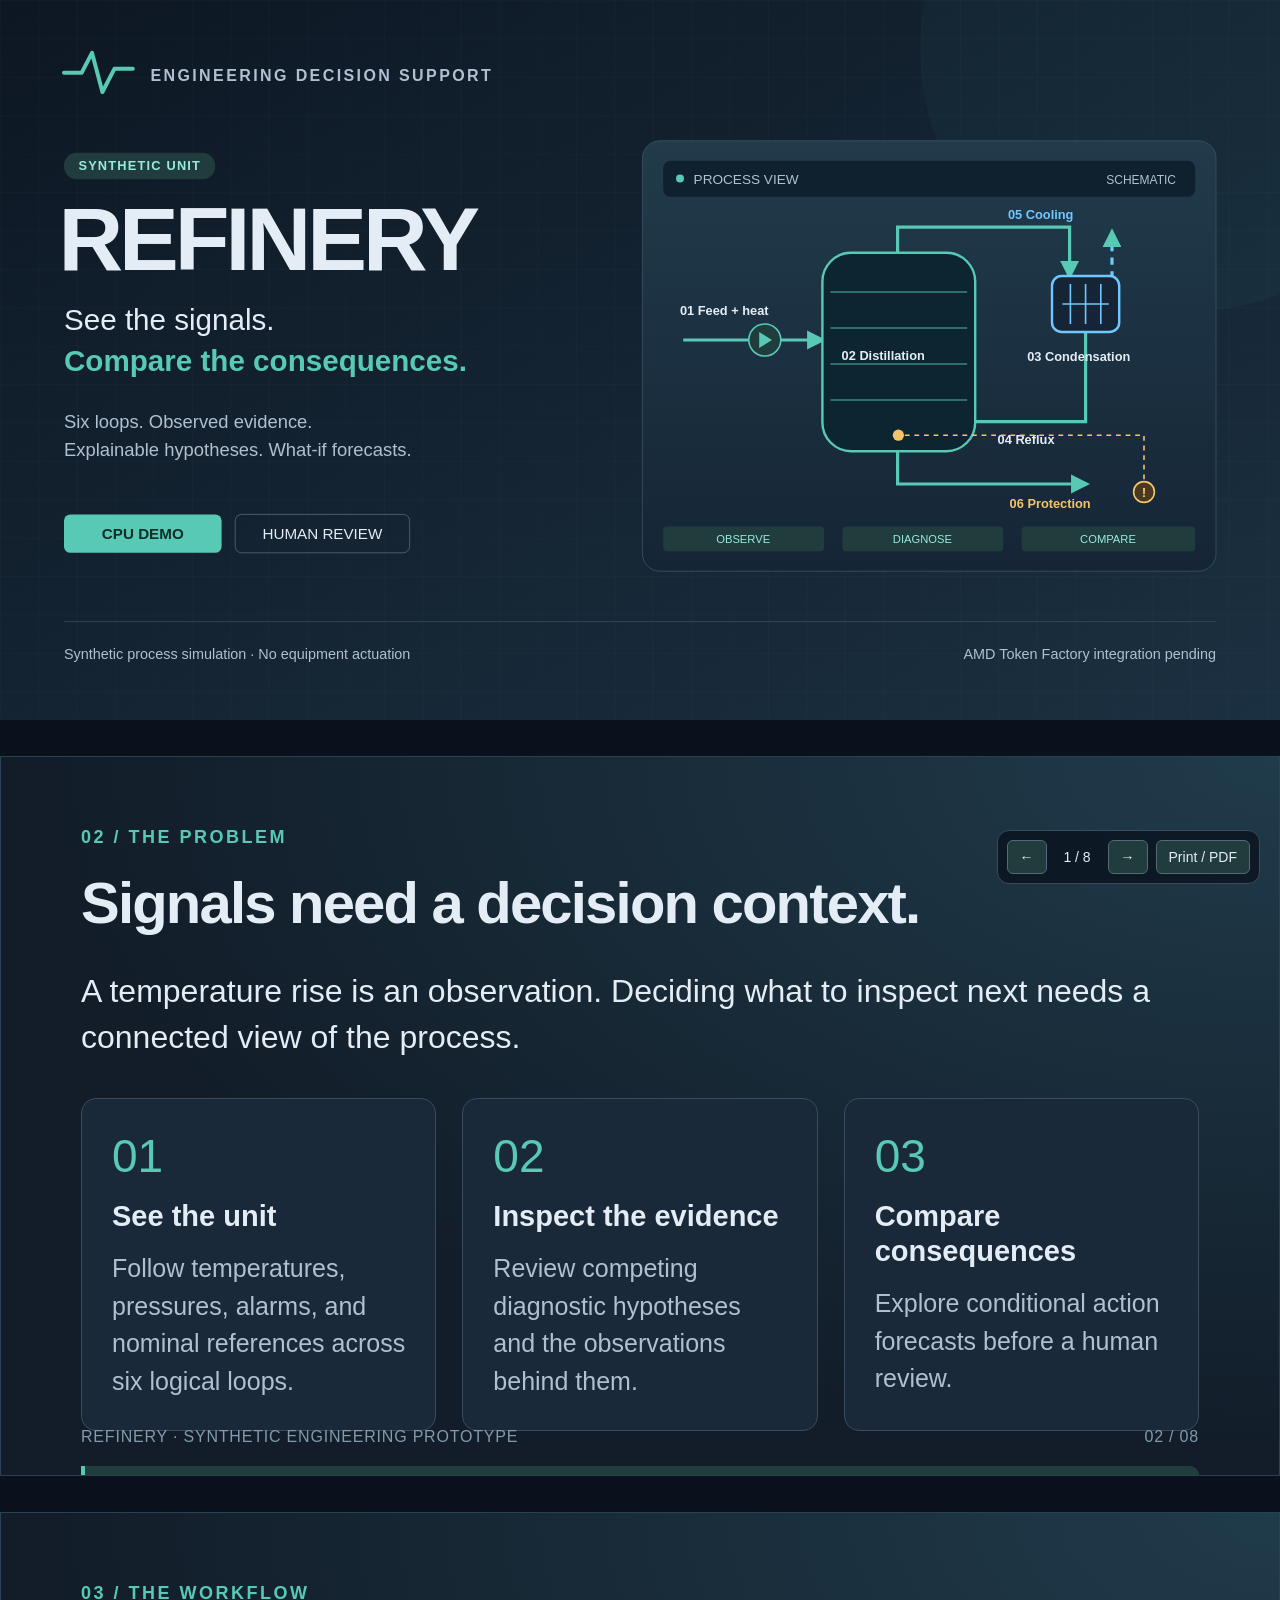
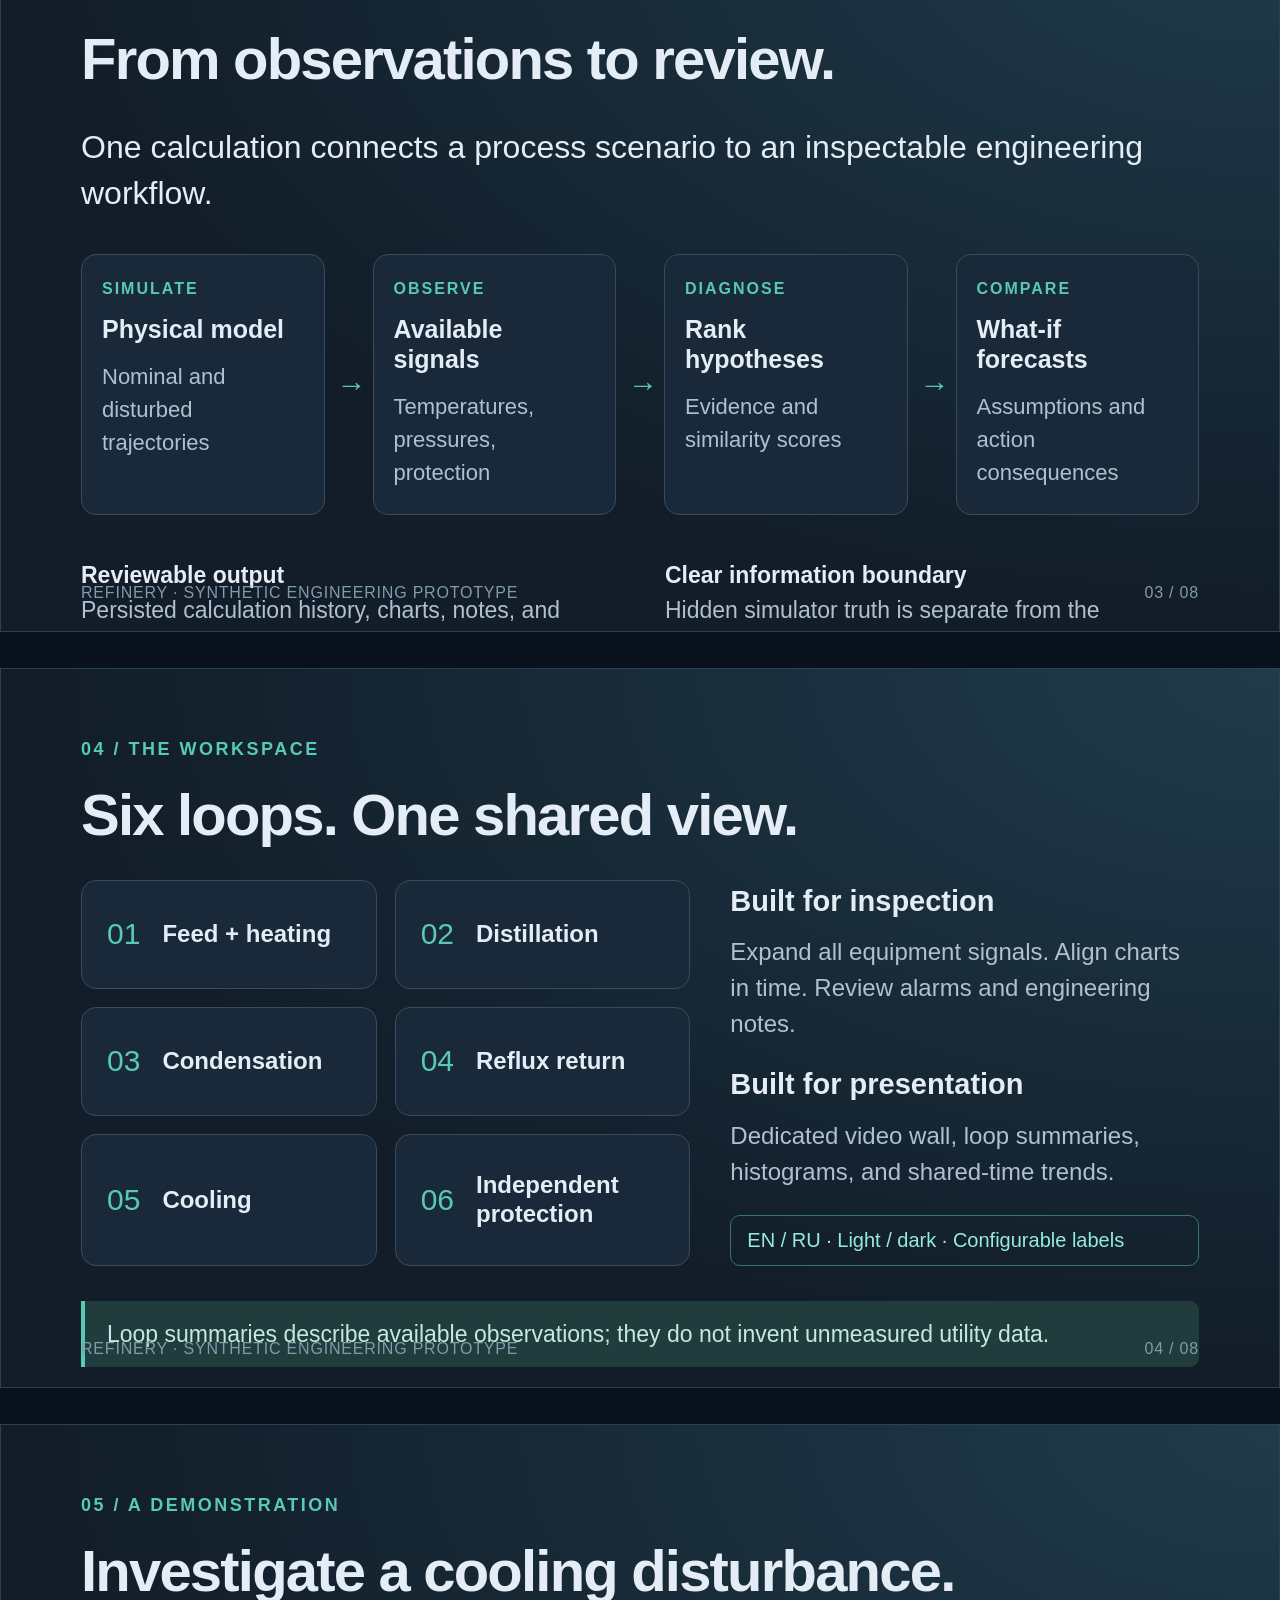
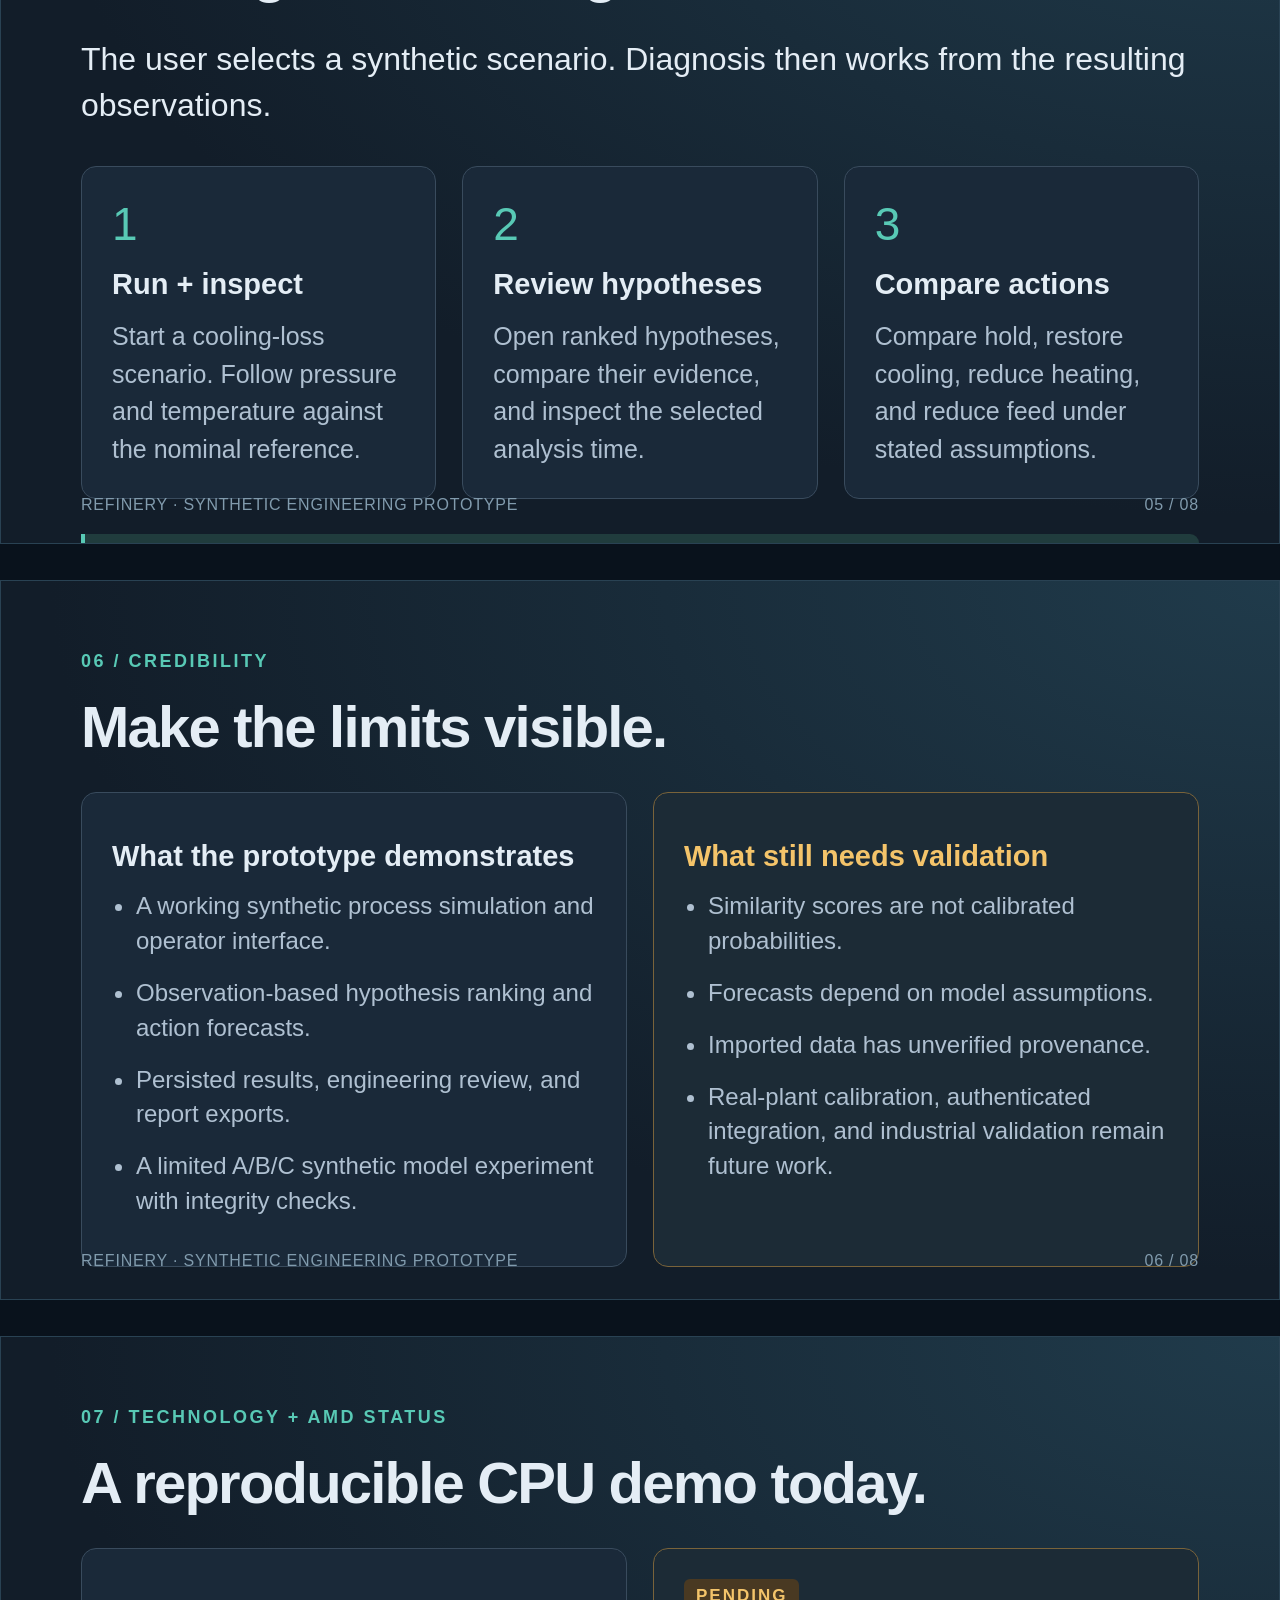
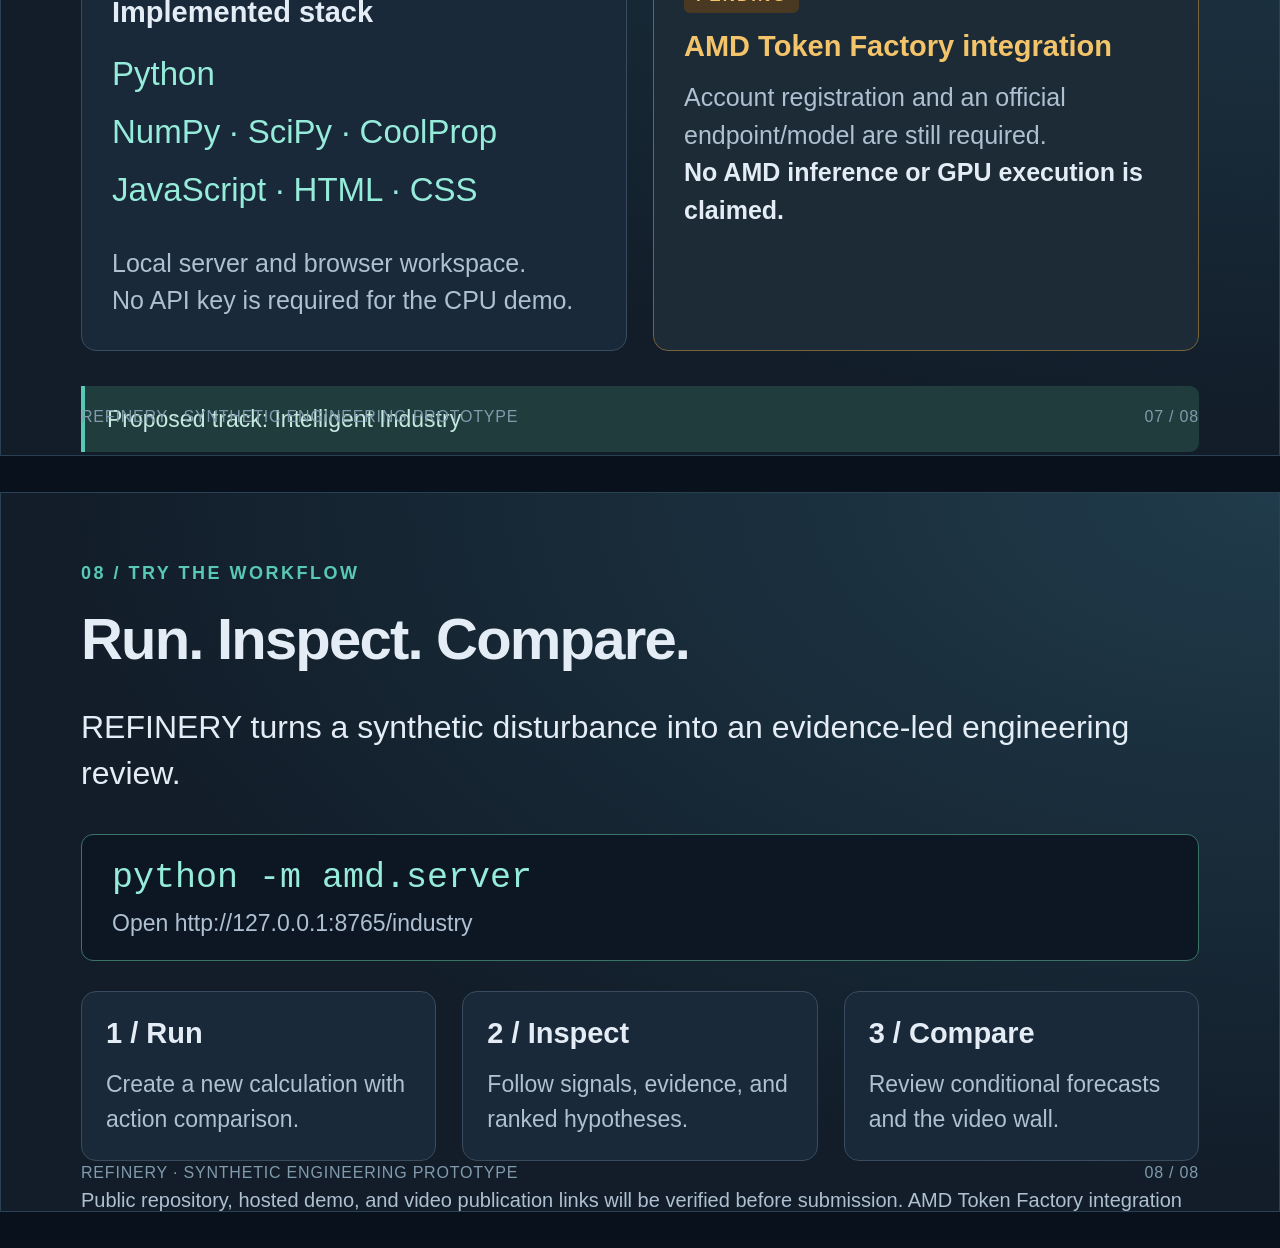
==== docs/presentation.html @ f64b890b "Publish isolated REFINERY ACT III CPU demo and recorded replay" ====
<!doctype html>
<html lang="en"><head><meta charset="utf-8"><meta name="viewport" content="width=device-width, initial-scale=1"><meta name="description" content="Eight-slide presentation of REFINERY, a synthetic refinery decision-support prototype."><title>REFINERY — Contest Presentation</title><style>*{box-sizing:border-box}html{scroll-behavior:smooth}body{margin:0;background:#09121c;color:#e4edf5;font-family:"Segoe UI",Arial,sans-serif}a{color:#96ecda}.toolbar{position:fixed;z-index:10;bottom:16px;right:20px;display:flex;gap:8px;align-items:center;padding:9px;background:#0d1723e8;border:1px solid #394b5d;border-radius:12px}.toolbar button{font:inherit;font-size:14px;color:#e4edf5;background:#203c3d;border:1px solid #526b7b;border-radius:6px;padding:8px 12px;cursor:pointer}.toolbar button:focus-visible{outline:3px solid #71c8ff}.toolbar span{font-size:14px;min-width:45px;text-align:center}.slide{position:relative;width:min(1600px,100vw);min-height:min(900px,56.25vw);aspect-ratio:16/9;margin:0 auto 36px;padding:67px 80px 70px;background:radial-gradient(ellipse at top right,#203b4b,#121d29 68%);overflow:hidden;scroll-margin-top:0}.slide:not(:first-of-type){border:1px solid #294253}.eyebrow{color:#58c9b5;font-size:18px;letter-spacing:2.5px;font-weight:700;margin:0 0 21px}h1{font-size:58px;line-height:1.08;letter-spacing:-1.8px;font-weight:650;margin:0 0 33px}h2{font-size:29px;line-height:1.2;margin:16px 0 16px;font-weight:600}p,li{font-size:25px;line-height:1.5;color:#afc0d1}.lead{font-size:32px;line-height:1.45;max-width:1220px;margin:0 0 38px;color:#e4edf5}strong{color:#e4edf5}.three,.two{display:grid;gap:26px;margin-top:30px}.three{grid-template-columns:repeat(3,1fr)}.two{grid-template-columns:repeat(2,1fr)}article{padding:30px;border:1px solid #394b5d;background:#1a2939;border-radius:15px}.num{font-size:46px;color:#58c9b5;font-weight:300}article p{margin:0}.strip{border-left:4px solid #58c9b5;margin-top:35px;padding:17px 22px;background:#203c3d;color:#c5e9df;font-size:23px;line-height:1.4;border-radius:0 9px 9px 0}.footer{position:absolute;bottom:29px;left:80px;right:80px;display:flex;justify-content:space-between;color:#819bad;font-size:16px;letter-spacing:.8px}.flow{display:grid;grid-template-columns:1fr 24px 1fr 24px 1fr 24px 1fr;gap:12px;align-items:center}.flow article{padding:25px 20px;align-self:stretch}.flow b{font-size:16px;letter-spacing:2px;color:#58c9b5}.flow h2{font-size:25px}.flow p{font-size:22px}.flow>span{font-size:30px;color:#58c9b5}.bottom-grid{display:grid;grid-template-columns:1fr 1fr;gap:50px;margin-top:20px}.bottom-grid p{font-size:23px}.workspace{display:grid;grid-template-columns:1.3fr 1fr;gap:40px}.loop-grid{display:grid;grid-template-columns:1fr 1fr;gap:18px}.loop-grid article{display:flex;align-items:center;gap:22px;padding:25px}.loop-grid span{font-size:30px;color:#58c9b5}.loop-grid h2{font-size:24px;margin:0}.workspace aside h2{margin-top:4px}.workspace aside p{font-size:24px;margin:0 0 25px}.pill{font-size:20px;color:#96ecda;padding:13px 16px;border:1px solid #397467;border-radius:10px}.boundary{background:#1c2b36;border-color:#79633a}.boundary h2{color:#f4c46a}.two ul{margin:0;padding-left:24px}.two li{font-size:24px;line-height:1.45;margin:0 0 17px}.stack{font-size:33px;line-height:1.75;color:#96ecda;margin-bottom:26px!important}.status{display:inline-block;background:#493922;color:#f4c46a;letter-spacing:2px;font-size:17px;font-weight:700;padding:7px 12px;border-radius:6px}.closing .lead{max-width:1100px}.command{padding:23px 30px;background:#0d1723;border:1px solid #397467;border-radius:12px;display:flex;flex-direction:column;gap:12px}.command code{color:#96ecda;font-size:35px}.command span{color:#afc0d1;font-size:23px}.compact article{padding:24px}.compact h2{margin-top:0}.compact p{font-size:23px}.small{font-size:20px;margin-top:24px}.slide:first-of-type{padding:0}.cover{width:100%;height:100%}.cover img{display:block;width:100%;height:100%;object-fit:contain}.skip{position:fixed;left:10px;top:-70px;z-index:20;padding:12px;background:#58c9b5;color:#112d27}.skip:focus{top:10px}@media(max-width:1000px){.slide{width:100%;aspect-ratio:auto;min-height:100vh;padding:55px 35px 90px;margin-bottom:14px;overflow:visible}h1{font-size:40px}.eyebrow{font-size:14px}.lead{font-size:25px}.three,.two,.workspace,.bottom-grid{grid-template-columns:1fr}h2{font-size:25px}p,li{font-size:22px}.flow{grid-template-columns:1fr}.flow>span{transform:rotate(90deg);text-align:center}.loop-grid{grid-template-columns:1fr 1fr}.footer{left:35px;right:35px;bottom:25px;font-size:12px}.slide:first-of-type{min-height:0;aspect-ratio:16/9}.toolbar{bottom:10px;right:10px}.strip{font-size:20px}}@media(max-width:600px){article,aside,.command{min-width:0}.three,.two,.workspace,.bottom-grid,.flow,.loop-grid{grid-template-columns:minmax(0,1fr)}.command code{font-size:20px;overflow-wrap:anywhere}.command span{font-size:18px;overflow-wrap:anywhere}.loop-grid article{padding:18px}.pill{font-size:18px}.slide h1{overflow-wrap:anywhere}}@media print{@page{size:1600px 900px;margin:0}html,body{margin:0;background:#121d29;-webkit-print-color-adjust:exact;print-color-adjust:exact}.toolbar,.skip{display:none}.slide{width:1600px;height:900px;min-height:900px;aspect-ratio:16/9;margin:0;padding:67px 80px 70px;break-after:page;page-break-after:always;overflow:hidden;border:0!important}.slide:last-of-type{break-after:auto;page-break-after:auto}.slide:first-of-type{padding:0}.three{grid-template-columns:repeat(3,1fr)}.two,.bottom-grid{grid-template-columns:repeat(2,1fr)}.workspace{grid-template-columns:1.3fr 1fr}.flow{grid-template-columns:1fr 24px 1fr 24px 1fr 24px 1fr}.flow>span{transform:none}h1{font-size:58px}.eyebrow{font-size:18px}.lead{font-size:32px}.footer{left:80px;right:80px;bottom:29px;font-size:16px}.strip{font-size:23px}}</style></head><body><a class="skip" href="#slides">Skip to slides</a><main id="slides"><section class="slide" id="slide-1" aria-label="Slide 1: Explainable process decisions"><div class="cover"><img src="../assets/contest/cover.svg" alt="REFINERY: six-loop synthetic refinery decision-support prototype"></div></section><section class="slide" id="slide-2" aria-labelledby="heading-2"><p class="eyebrow">02 / THE PROBLEM</p><h1 id="heading-2">Signals need a decision context.</h1><p class="lead">A temperature rise is an observation. Deciding what to inspect next needs a connected view of the process.</p><div class="three"><article><span class="num">01</span><h2>See the unit</h2><p>Follow temperatures, pressures, alarms, and nominal references across six logical loops.</p></article><article><span class="num">02</span><h2>Inspect the evidence</h2><p>Review competing diagnostic hypotheses and the observations behind them.</p></article><article><span class="num">03</span><h2>Compare consequences</h2><p>Explore conditional action forecasts before a human review.</p></article></div><div class="strip">Demonstration scope: a synthetic refinery unit, using simulated observations.</div><footer class="footer"><span>REFINERY · SYNTHETIC ENGINEERING PROTOTYPE</span><span>02 / 08</span></footer></section><section class="slide" id="slide-3" aria-labelledby="heading-3"><p class="eyebrow">03 / THE WORKFLOW</p><h1 id="heading-3">From observations to review.</h1><p class="lead">One calculation connects a process scenario to an inspectable engineering workflow.</p><div class="flow"><article><b>SIMULATE</b><h2>Physical model</h2><p>Nominal and disturbed trajectories</p></article><span>→</span><article><b>OBSERVE</b><h2>Available signals</h2><p>Temperatures, pressures, protection</p></article><span>→</span><article><b>DIAGNOSE</b><h2>Rank hypotheses</h2><p>Evidence and similarity scores</p></article><span>→</span><article><b>COMPARE</b><h2>What-if forecasts</h2><p>Assumptions and action consequences</p></article></div><div class="bottom-grid"><p><strong>Reviewable output</strong><br>Persisted calculation history, charts, notes, and exports.</p><p><strong>Clear information boundary</strong><br>Hidden simulator truth is separate from the diagnostic observation view.</p></div><footer class="footer"><span>REFINERY · SYNTHETIC ENGINEERING PROTOTYPE</span><span>03 / 08</span></footer></section><section class="slide" id="slide-4" aria-labelledby="heading-4"><p class="eyebrow">04 / THE WORKSPACE</p><h1 id="heading-4">Six loops. One shared view.</h1><div class="workspace"><div class="loop-grid"><article><span>01</span><h2>Feed + heating</h2></article><article><span>02</span><h2>Distillation</h2></article><article><span>03</span><h2>Condensation</h2></article><article><span>04</span><h2>Reflux return</h2></article><article><span>05</span><h2>Cooling</h2></article><article><span>06</span><h2>Independent protection</h2></article></div><aside><h2>Built for inspection</h2><p>Expand all equipment signals. Align charts in time. Review alarms and engineering notes.</p><h2>Built for presentation</h2><p>Dedicated video wall, loop summaries, histograms, and shared-time trends.</p><div class="pill">EN / RU · Light / dark · Configurable labels</div></aside></div><div class="strip">Loop summaries describe available observations; they do not invent unmeasured utility data.</div><footer class="footer"><span>REFINERY · SYNTHETIC ENGINEERING PROTOTYPE</span><span>04 / 08</span></footer></section><section class="slide" id="slide-5" aria-labelledby="heading-5"><p class="eyebrow">05 / A DEMONSTRATION</p><h1 id="heading-5">Investigate a cooling disturbance.</h1><p class="lead">The user selects a synthetic scenario. Diagnosis then works from the resulting observations.</p><div class="three"><article><span class="num">1</span><h2>Run + inspect</h2><p>Start a cooling-loss scenario. Follow pressure and temperature against the nominal reference.</p></article><article><span class="num">2</span><h2>Review hypotheses</h2><p>Open ranked hypotheses, compare their evidence, and inspect the selected analysis time.</p></article><article><span class="num">3</span><h2>Compare actions</h2><p>Compare hold, restore cooling, reduce heating, and reduce feed under stated assumptions.</p></article></div><div class="strip">Conditional model forecasts support review. The prototype issues no equipment commands.</div><footer class="footer"><span>REFINERY · SYNTHETIC ENGINEERING PROTOTYPE</span><span>05 / 08</span></footer></section><section class="slide" id="slide-6" aria-labelledby="heading-6"><p class="eyebrow">06 / CREDIBILITY</p><h1 id="heading-6">Make the limits visible.</h1><div class="two"><article><h2>What the prototype demonstrates</h2><ul><li>A working synthetic process simulation and operator interface.</li><li>Observation-based hypothesis ranking and action forecasts.</li><li>Persisted results, engineering review, and report exports.</li><li>A limited A/B/C synthetic model experiment with integrity checks.</li></ul></article><article class="boundary"><h2>What still needs validation</h2><ul><li>Similarity scores are not calibrated probabilities.</li><li>Forecasts depend on model assumptions.</li><li>Imported data has unverified provenance.</li><li>Real-plant calibration, authenticated integration, and industrial validation remain future work.</li></ul></article></div><div class="strip">Missing observations remain missing. Display alarm settings do not change physical protection.</div><footer class="footer"><span>REFINERY · SYNTHETIC ENGINEERING PROTOTYPE</span><span>06 / 08</span></footer></section><section class="slide" id="slide-7" aria-labelledby="heading-7"><p class="eyebrow">07 / TECHNOLOGY + AMD STATUS</p><h1 id="heading-7">A reproducible CPU demo today.</h1><div class="two"><article><h2>Implemented stack</h2><p class="stack">Python<br>NumPy · SciPy · CoolProp<br>JavaScript · HTML · CSS</p><p>Local server and browser workspace.<br>No API key is required for the CPU demo.</p></article><article class="boundary"><span class="status">PENDING</span><h2>AMD Token Factory integration</h2><p>Account registration and an official endpoint/model are still required.</p><p><strong>No AMD inference or GPU execution is claimed.</strong></p></article></div><div class="strip">Proposed track: Intelligent Industry</div><footer class="footer"><span>REFINERY · SYNTHETIC ENGINEERING PROTOTYPE</span><span>07 / 08</span></footer></section><section class="slide" id="slide-8" aria-labelledby="heading-8"><p class="eyebrow">08 / TRY THE WORKFLOW</p><h1 id="heading-8">Run. Inspect. Compare.</h1><div class="closing"><p class="lead">REFINERY turns a synthetic disturbance into an evidence-led engineering review.</p><div class="command"><code>python -m amd.server</code><span>Open http://127.0.0.1:8765/industry</span></div><div class="three compact"><article><h2>1 / Run</h2><p>Create a new calculation with action comparison.</p></article><article><h2>2 / Inspect</h2><p>Follow signals, evidence, and ranked hypotheses.</p></article><article><h2>3 / Compare</h2><p>Review conditional forecasts and the video wall.</p></article></div><p class="small">Public repository, hosted demo, and video publication links will be verified before submission. AMD Token Factory integration remains pending.</p></div><footer class="footer"><span>REFINERY · SYNTHETIC ENGINEERING PROTOTYPE</span><span>08 / 08</span></footer></section></main><nav class="toolbar" aria-label="Presentation controls"><button id="prev" type="button" aria-label="Previous slide">←</button><span id="count" aria-live="polite">1 / 8</span><button id="next" type="button" aria-label="Next slide">→</button><button id="print" type="button">Print / PDF</button></nav><script>const slides=[...document.querySelectorAll('.slide')];let current=0;const count=document.getElementById('count');function go(i){current=Math.max(0,Math.min(slides.length-1,i));slides[current].scrollIntoView({behavior:'smooth',block:'start'});count.textContent=`${current+1} / ${slides.length}`;}document.getElementById('prev').onclick=()=>go(current-1);document.getElementById('next').onclick=()=>go(current+1);document.getElementById('print').onclick=()=>window.print();document.addEventListener('keydown',e=>{if(['ArrowRight','PageDown'].includes(e.key)){e.preventDefault();go(current+1);}if(['ArrowLeft','PageUp'].includes(e.key)){e.preventDefault();go(current-1);}if(e.key==='Home'){e.preventDefault();go(0);}if(e.key==='End'){e.preventDefault();go(slides.length-1);}});const observer=new IntersectionObserver(entries=>{for(const entry of entries){if(entry.isIntersecting&&entry.intersectionRatio>.5){current=slides.indexOf(entry.target);count.textContent=`${current+1} / ${slides.length}`;}}},{threshold:[.5,.75]});slides.forEach(s=>observer.observe(s));</script></body></html>
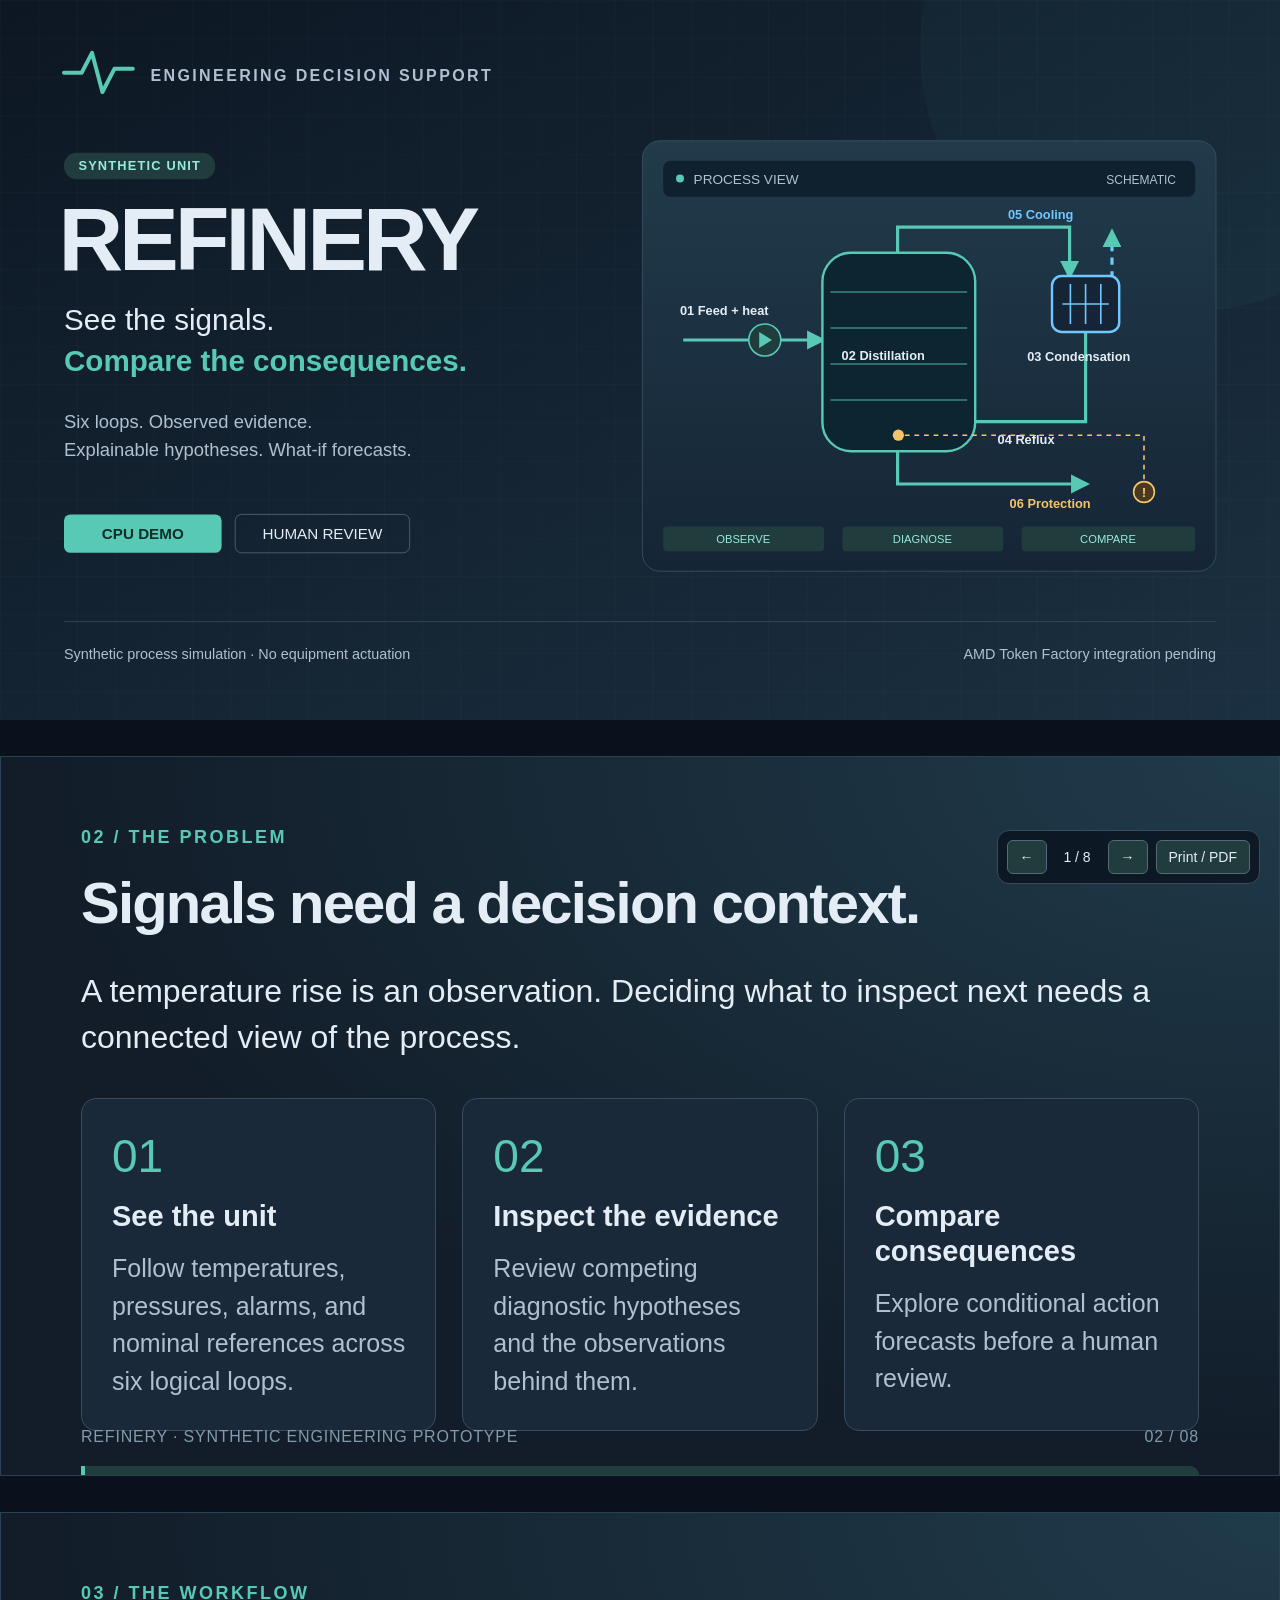
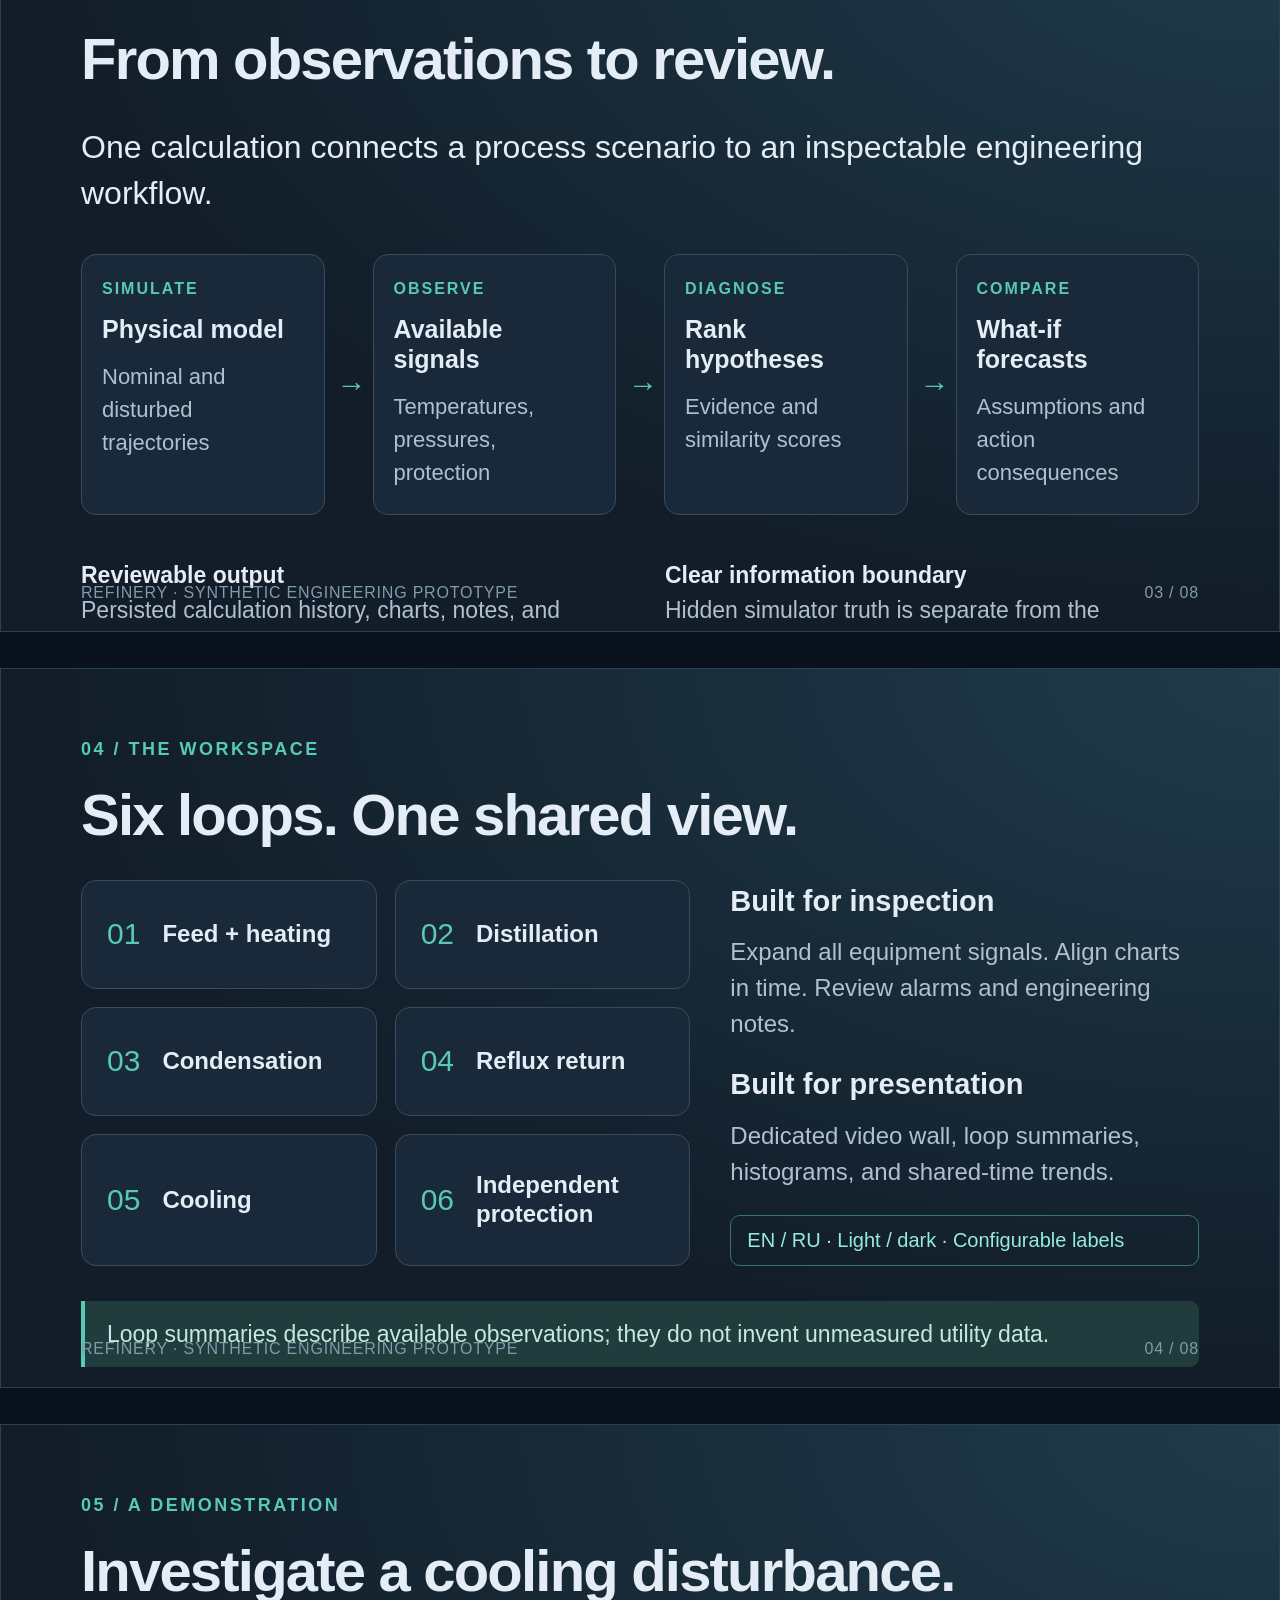
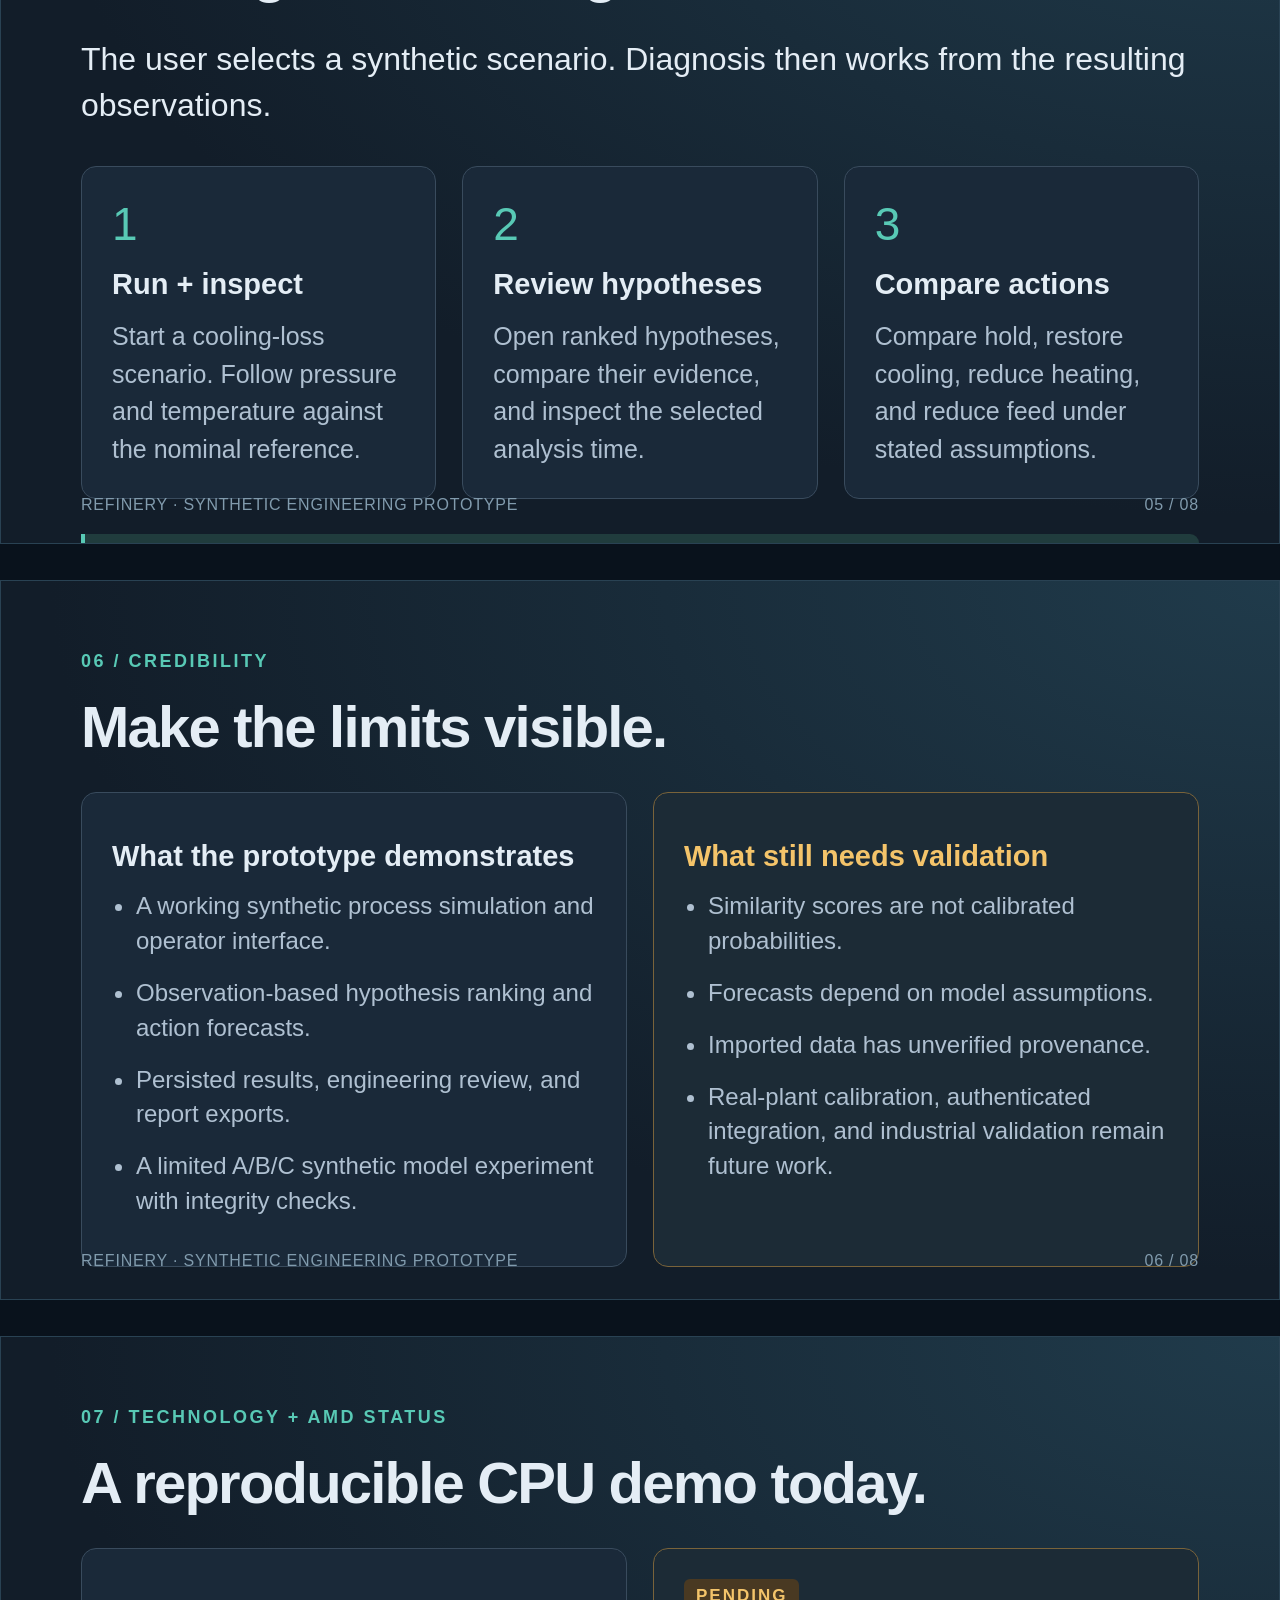
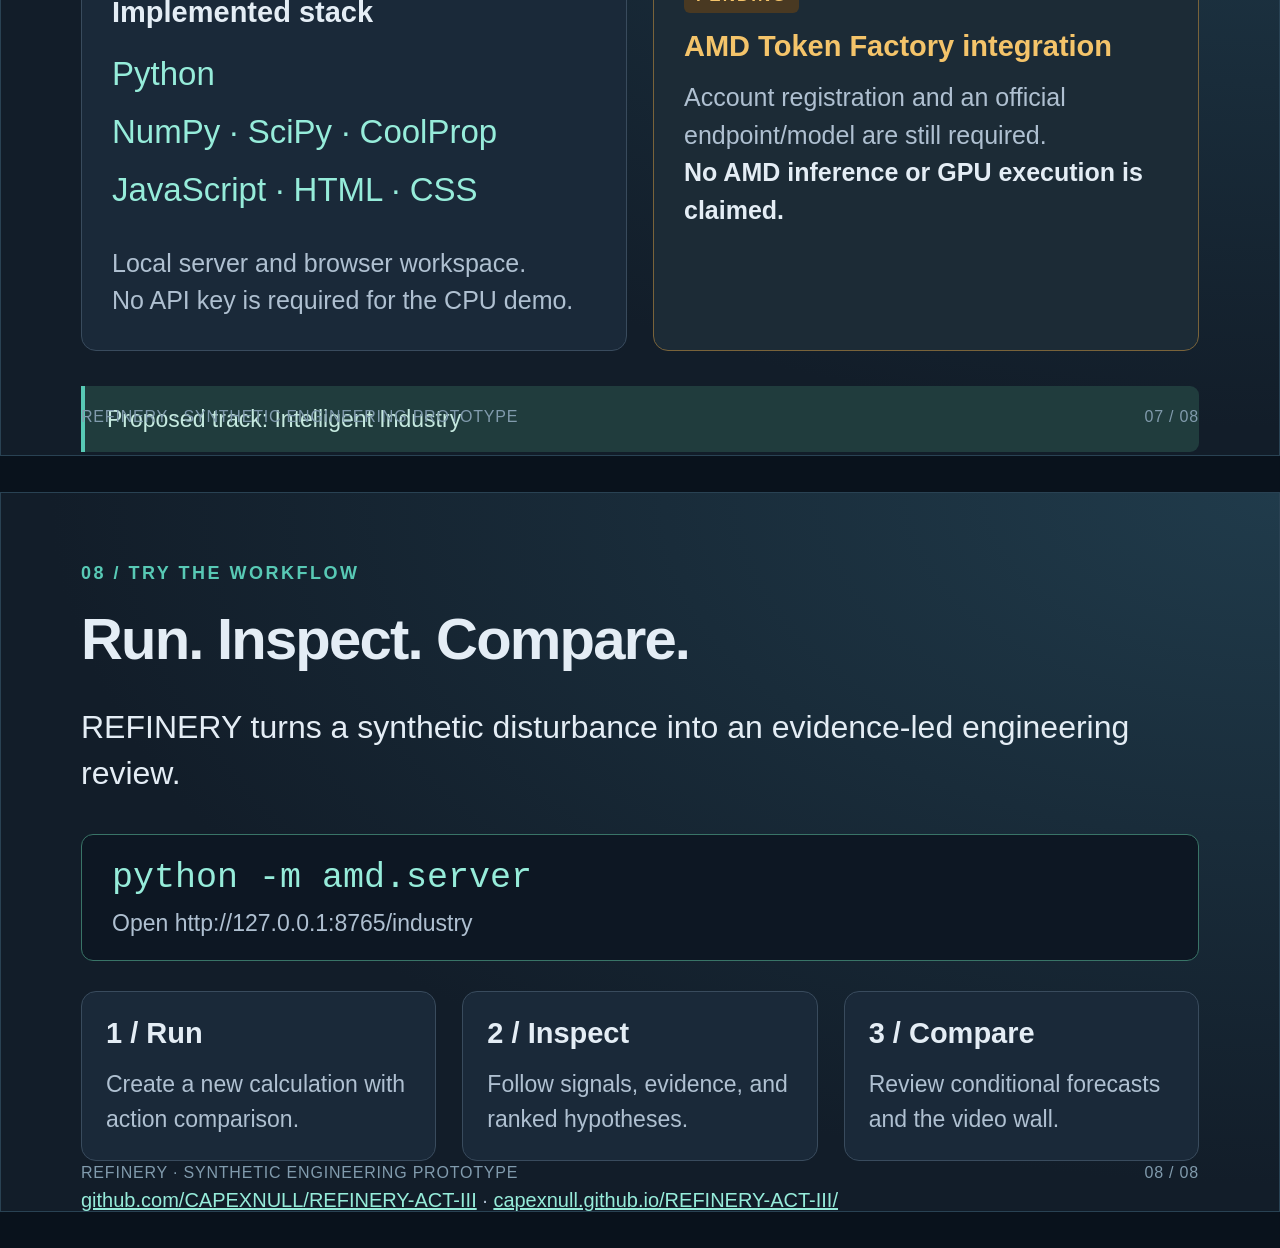
==== commit 589d8701: "Complete contest video, slides, verified links and submission fields" ====
--- a/docs/presentation.html
+++ b/docs/presentation.html
@@ -1,2 +1,2 @@
 <!doctype html>
-<html lang="en"><head><meta charset="utf-8"><meta name="viewport" content="width=device-width, initial-scale=1"><meta name="description" content="Eight-slide presentation of REFINERY, a synthetic refinery decision-support prototype."><title>REFINERY — Contest Presentation</title><style>*{box-sizing:border-box}html{scroll-behavior:smooth}body{margin:0;background:#09121c;color:#e4edf5;font-family:"Segoe UI",Arial,sans-serif}a{color:#96ecda}.toolbar{position:fixed;z-index:10;bottom:16px;right:20px;display:flex;gap:8px;align-items:center;padding:9px;background:#0d1723e8;border:1px solid #394b5d;border-radius:12px}.toolbar button{font:inherit;font-size:14px;color:#e4edf5;background:#203c3d;border:1px solid #526b7b;border-radius:6px;padding:8px 12px;cursor:pointer}.toolbar button:focus-visible{outline:3px solid #71c8ff}.toolbar span{font-size:14px;min-width:45px;text-align:center}.slide{position:relative;width:min(1600px,100vw);min-height:min(900px,56.25vw);aspect-ratio:16/9;margin:0 auto 36px;padding:67px 80px 70px;background:radial-gradient(ellipse at top right,#203b4b,#121d29 68%);overflow:hidden;scroll-margin-top:0}.slide:not(:first-of-type){border:1px solid #294253}.eyebrow{color:#58c9b5;font-size:18px;letter-spacing:2.5px;font-weight:700;margin:0 0 21px}h1{font-size:58px;line-height:1.08;letter-spacing:-1.8px;font-weight:650;margin:0 0 33px}h2{font-size:29px;line-height:1.2;margin:16px 0 16px;font-weight:600}p,li{font-size:25px;line-height:1.5;color:#afc0d1}.lead{font-size:32px;line-height:1.45;max-width:1220px;margin:0 0 38px;color:#e4edf5}strong{color:#e4edf5}.three,.two{display:grid;gap:26px;margin-top:30px}.three{grid-template-columns:repeat(3,1fr)}.two{grid-template-columns:repeat(2,1fr)}article{padding:30px;border:1px solid #394b5d;background:#1a2939;border-radius:15px}.num{font-size:46px;color:#58c9b5;font-weight:300}article p{margin:0}.strip{border-left:4px solid #58c9b5;margin-top:35px;padding:17px 22px;background:#203c3d;color:#c5e9df;font-size:23px;line-height:1.4;border-radius:0 9px 9px 0}.footer{position:absolute;bottom:29px;left:80px;right:80px;display:flex;justify-content:space-between;color:#819bad;font-size:16px;letter-spacing:.8px}.flow{display:grid;grid-template-columns:1fr 24px 1fr 24px 1fr 24px 1fr;gap:12px;align-items:center}.flow article{padding:25px 20px;align-self:stretch}.flow b{font-size:16px;letter-spacing:2px;color:#58c9b5}.flow h2{font-size:25px}.flow p{font-size:22px}.flow>span{font-size:30px;color:#58c9b5}.bottom-grid{display:grid;grid-template-columns:1fr 1fr;gap:50px;margin-top:20px}.bottom-grid p{font-size:23px}.workspace{display:grid;grid-template-columns:1.3fr 1fr;gap:40px}.loop-grid{display:grid;grid-template-columns:1fr 1fr;gap:18px}.loop-grid article{display:flex;align-items:center;gap:22px;padding:25px}.loop-grid span{font-size:30px;color:#58c9b5}.loop-grid h2{font-size:24px;margin:0}.workspace aside h2{margin-top:4px}.workspace aside p{font-size:24px;margin:0 0 25px}.pill{font-size:20px;color:#96ecda;padding:13px 16px;border:1px solid #397467;border-radius:10px}.boundary{background:#1c2b36;border-color:#79633a}.boundary h2{color:#f4c46a}.two ul{margin:0;padding-left:24px}.two li{font-size:24px;line-height:1.45;margin:0 0 17px}.stack{font-size:33px;line-height:1.75;color:#96ecda;margin-bottom:26px!important}.status{display:inline-block;background:#493922;color:#f4c46a;letter-spacing:2px;font-size:17px;font-weight:700;padding:7px 12px;border-radius:6px}.closing .lead{max-width:1100px}.command{padding:23px 30px;background:#0d1723;border:1px solid #397467;border-radius:12px;display:flex;flex-direction:column;gap:12px}.command code{color:#96ecda;font-size:35px}.command span{color:#afc0d1;font-size:23px}.compact article{padding:24px}.compact h2{margin-top:0}.compact p{font-size:23px}.small{font-size:20px;margin-top:24px}.slide:first-of-type{padding:0}.cover{width:100%;height:100%}.cover img{display:block;width:100%;height:100%;object-fit:contain}.skip{position:fixed;left:10px;top:-70px;z-index:20;padding:12px;background:#58c9b5;color:#112d27}.skip:focus{top:10px}@media(max-width:1000px){.slide{width:100%;aspect-ratio:auto;min-height:100vh;padding:55px 35px 90px;margin-bottom:14px;overflow:visible}h1{font-size:40px}.eyebrow{font-size:14px}.lead{font-size:25px}.three,.two,.workspace,.bottom-grid{grid-template-columns:1fr}h2{font-size:25px}p,li{font-size:22px}.flow{grid-template-columns:1fr}.flow>span{transform:rotate(90deg);text-align:center}.loop-grid{grid-template-columns:1fr 1fr}.footer{left:35px;right:35px;bottom:25px;font-size:12px}.slide:first-of-type{min-height:0;aspect-ratio:16/9}.toolbar{bottom:10px;right:10px}.strip{font-size:20px}}@media(max-width:600px){article,aside,.command{min-width:0}.three,.two,.workspace,.bottom-grid,.flow,.loop-grid{grid-template-columns:minmax(0,1fr)}.command code{font-size:20px;overflow-wrap:anywhere}.command span{font-size:18px;overflow-wrap:anywhere}.loop-grid article{padding:18px}.pill{font-size:18px}.slide h1{overflow-wrap:anywhere}}@media print{@page{size:1600px 900px;margin:0}html,body{margin:0;background:#121d29;-webkit-print-color-adjust:exact;print-color-adjust:exact}.toolbar,.skip{display:none}.slide{width:1600px;height:900px;min-height:900px;aspect-ratio:16/9;margin:0;padding:67px 80px 70px;break-after:page;page-break-after:always;overflow:hidden;border:0!important}.slide:last-of-type{break-after:auto;page-break-after:auto}.slide:first-of-type{padding:0}.three{grid-template-columns:repeat(3,1fr)}.two,.bottom-grid{grid-template-columns:repeat(2,1fr)}.workspace{grid-template-columns:1.3fr 1fr}.flow{grid-template-columns:1fr 24px 1fr 24px 1fr 24px 1fr}.flow>span{transform:none}h1{font-size:58px}.eyebrow{font-size:18px}.lead{font-size:32px}.footer{left:80px;right:80px;bottom:29px;font-size:16px}.strip{font-size:23px}}</style></head><body><a class="skip" href="#slides">Skip to slides</a><main id="slides"><section class="slide" id="slide-1" aria-label="Slide 1: Explainable process decisions"><div class="cover"><img src="../assets/contest/cover.svg" alt="REFINERY: six-loop synthetic refinery decision-support prototype"></div></section><section class="slide" id="slide-2" aria-labelledby="heading-2"><p class="eyebrow">02 / THE PROBLEM</p><h1 id="heading-2">Signals need a decision context.</h1><p class="lead">A temperature rise is an observation. Deciding what to inspect next needs a connected view of the process.</p><div class="three"><article><span class="num">01</span><h2>See the unit</h2><p>Follow temperatures, pressures, alarms, and nominal references across six logical loops.</p></article><article><span class="num">02</span><h2>Inspect the evidence</h2><p>Review competing diagnostic hypotheses and the observations behind them.</p></article><article><span class="num">03</span><h2>Compare consequences</h2><p>Explore conditional action forecasts before a human review.</p></article></div><div class="strip">Demonstration scope: a synthetic refinery unit, using simulated observations.</div><footer class="footer"><span>REFINERY · SYNTHETIC ENGINEERING PROTOTYPE</span><span>02 / 08</span></footer></section><section class="slide" id="slide-3" aria-labelledby="heading-3"><p class="eyebrow">03 / THE WORKFLOW</p><h1 id="heading-3">From observations to review.</h1><p class="lead">One calculation connects a process scenario to an inspectable engineering workflow.</p><div class="flow"><article><b>SIMULATE</b><h2>Physical model</h2><p>Nominal and disturbed trajectories</p></article><span>→</span><article><b>OBSERVE</b><h2>Available signals</h2><p>Temperatures, pressures, protection</p></article><span>→</span><article><b>DIAGNOSE</b><h2>Rank hypotheses</h2><p>Evidence and similarity scores</p></article><span>→</span><article><b>COMPARE</b><h2>What-if forecasts</h2><p>Assumptions and action consequences</p></article></div><div class="bottom-grid"><p><strong>Reviewable output</strong><br>Persisted calculation history, charts, notes, and exports.</p><p><strong>Clear information boundary</strong><br>Hidden simulator truth is separate from the diagnostic observation view.</p></div><footer class="footer"><span>REFINERY · SYNTHETIC ENGINEERING PROTOTYPE</span><span>03 / 08</span></footer></section><section class="slide" id="slide-4" aria-labelledby="heading-4"><p class="eyebrow">04 / THE WORKSPACE</p><h1 id="heading-4">Six loops. One shared view.</h1><div class="workspace"><div class="loop-grid"><article><span>01</span><h2>Feed + heating</h2></article><article><span>02</span><h2>Distillation</h2></article><article><span>03</span><h2>Condensation</h2></article><article><span>04</span><h2>Reflux return</h2></article><article><span>05</span><h2>Cooling</h2></article><article><span>06</span><h2>Independent protection</h2></article></div><aside><h2>Built for inspection</h2><p>Expand all equipment signals. Align charts in time. Review alarms and engineering notes.</p><h2>Built for presentation</h2><p>Dedicated video wall, loop summaries, histograms, and shared-time trends.</p><div class="pill">EN / RU · Light / dark · Configurable labels</div></aside></div><div class="strip">Loop summaries describe available observations; they do not invent unmeasured utility data.</div><footer class="footer"><span>REFINERY · SYNTHETIC ENGINEERING PROTOTYPE</span><span>04 / 08</span></footer></section><section class="slide" id="slide-5" aria-labelledby="heading-5"><p class="eyebrow">05 / A DEMONSTRATION</p><h1 id="heading-5">Investigate a cooling disturbance.</h1><p class="lead">The user selects a synthetic scenario. Diagnosis then works from the resulting observations.</p><div class="three"><article><span class="num">1</span><h2>Run + inspect</h2><p>Start a cooling-loss scenario. Follow pressure and temperature against the nominal reference.</p></article><article><span class="num">2</span><h2>Review hypotheses</h2><p>Open ranked hypotheses, compare their evidence, and inspect the selected analysis time.</p></article><article><span class="num">3</span><h2>Compare actions</h2><p>Compare hold, restore cooling, reduce heating, and reduce feed under stated assumptions.</p></article></div><div class="strip">Conditional model forecasts support review. The prototype issues no equipment commands.</div><footer class="footer"><span>REFINERY · SYNTHETIC ENGINEERING PROTOTYPE</span><span>05 / 08</span></footer></section><section class="slide" id="slide-6" aria-labelledby="heading-6"><p class="eyebrow">06 / CREDIBILITY</p><h1 id="heading-6">Make the limits visible.</h1><div class="two"><article><h2>What the prototype demonstrates</h2><ul><li>A working synthetic process simulation and operator interface.</li><li>Observation-based hypothesis ranking and action forecasts.</li><li>Persisted results, engineering review, and report exports.</li><li>A limited A/B/C synthetic model experiment with integrity checks.</li></ul></article><article class="boundary"><h2>What still needs validation</h2><ul><li>Similarity scores are not calibrated probabilities.</li><li>Forecasts depend on model assumptions.</li><li>Imported data has unverified provenance.</li><li>Real-plant calibration, authenticated integration, and industrial validation remain future work.</li></ul></article></div><div class="strip">Missing observations remain missing. Display alarm settings do not change physical protection.</div><footer class="footer"><span>REFINERY · SYNTHETIC ENGINEERING PROTOTYPE</span><span>06 / 08</span></footer></section><section class="slide" id="slide-7" aria-labelledby="heading-7"><p class="eyebrow">07 / TECHNOLOGY + AMD STATUS</p><h1 id="heading-7">A reproducible CPU demo today.</h1><div class="two"><article><h2>Implemented stack</h2><p class="stack">Python<br>NumPy · SciPy · CoolProp<br>JavaScript · HTML · CSS</p><p>Local server and browser workspace.<br>No API key is required for the CPU demo.</p></article><article class="boundary"><span class="status">PENDING</span><h2>AMD Token Factory integration</h2><p>Account registration and an official endpoint/model are still required.</p><p><strong>No AMD inference or GPU execution is claimed.</strong></p></article></div><div class="strip">Proposed track: Intelligent Industry</div><footer class="footer"><span>REFINERY · SYNTHETIC ENGINEERING PROTOTYPE</span><span>07 / 08</span></footer></section><section class="slide" id="slide-8" aria-labelledby="heading-8"><p class="eyebrow">08 / TRY THE WORKFLOW</p><h1 id="heading-8">Run. Inspect. Compare.</h1><div class="closing"><p class="lead">REFINERY turns a synthetic disturbance into an evidence-led engineering review.</p><div class="command"><code>python -m amd.server</code><span>Open http://127.0.0.1:8765/industry</span></div><div class="three compact"><article><h2>1 / Run</h2><p>Create a new calculation with action comparison.</p></article><article><h2>2 / Inspect</h2><p>Follow signals, evidence, and ranked hypotheses.</p></article><article><h2>3 / Compare</h2><p>Review conditional forecasts and the video wall.</p></article></div><p class="small">Public repository, hosted demo, and video publication links will be verified before submission. AMD Token Factory integration remains pending.</p></div><footer class="footer"><span>REFINERY · SYNTHETIC ENGINEERING PROTOTYPE</span><span>08 / 08</span></footer></section></main><nav class="toolbar" aria-label="Presentation controls"><button id="prev" type="button" aria-label="Previous slide">←</button><span id="count" aria-live="polite">1 / 8</span><button id="next" type="button" aria-label="Next slide">→</button><button id="print" type="button">Print / PDF</button></nav><script>const slides=[...document.querySelectorAll('.slide')];let current=0;const count=document.getElementById('count');function go(i){current=Math.max(0,Math.min(slides.length-1,i));slides[current].scrollIntoView({behavior:'smooth',block:'start'});count.textContent=`${current+1} / ${slides.length}`;}document.getElementById('prev').onclick=()=>go(current-1);document.getElementById('next').onclick=()=>go(current+1);document.getElementById('print').onclick=()=>window.print();document.addEventListener('keydown',e=>{if(['ArrowRight','PageDown'].includes(e.key)){e.preventDefault();go(current+1);}if(['ArrowLeft','PageUp'].includes(e.key)){e.preventDefault();go(current-1);}if(e.key==='Home'){e.preventDefault();go(0);}if(e.key==='End'){e.preventDefault();go(slides.length-1);}});const observer=new IntersectionObserver(entries=>{for(const entry of entries){if(entry.isIntersecting&&entry.intersectionRatio>.5){current=slides.indexOf(entry.target);count.textContent=`${current+1} / ${slides.length}`;}}},{threshold:[.5,.75]});slides.forEach(s=>observer.observe(s));</script></body></html>
+<html lang="en"><head><meta charset="utf-8"><meta name="viewport" content="width=device-width, initial-scale=1"><meta name="description" content="Eight-slide presentation of REFINERY, a synthetic refinery decision-support prototype."><title>REFINERY — Contest Presentation</title><style>*{box-sizing:border-box}html{scroll-behavior:smooth}body{margin:0;background:#09121c;color:#e4edf5;font-family:"Segoe UI",Arial,sans-serif}a{color:#96ecda}.toolbar{position:fixed;z-index:10;bottom:16px;right:20px;display:flex;gap:8px;align-items:center;padding:9px;background:#0d1723e8;border:1px solid #394b5d;border-radius:12px}.toolbar button{font:inherit;font-size:14px;color:#e4edf5;background:#203c3d;border:1px solid #526b7b;border-radius:6px;padding:8px 12px;cursor:pointer}.toolbar button:focus-visible{outline:3px solid #71c8ff}.toolbar span{font-size:14px;min-width:45px;text-align:center}.slide{position:relative;width:min(1600px,100vw);min-height:min(900px,56.25vw);aspect-ratio:16/9;margin:0 auto 36px;padding:67px 80px 70px;background:radial-gradient(ellipse at top right,#203b4b,#121d29 68%);overflow:hidden;scroll-margin-top:0}.slide:not(:first-of-type){border:1px solid #294253}.eyebrow{color:#58c9b5;font-size:18px;letter-spacing:2.5px;font-weight:700;margin:0 0 21px}h1{font-size:58px;line-height:1.08;letter-spacing:-1.8px;font-weight:650;margin:0 0 33px}h2{font-size:29px;line-height:1.2;margin:16px 0 16px;font-weight:600}p,li{font-size:25px;line-height:1.5;color:#afc0d1}.lead{font-size:32px;line-height:1.45;max-width:1220px;margin:0 0 38px;color:#e4edf5}strong{color:#e4edf5}.three,.two{display:grid;gap:26px;margin-top:30px}.three{grid-template-columns:repeat(3,1fr)}.two{grid-template-columns:repeat(2,1fr)}article{padding:30px;border:1px solid #394b5d;background:#1a2939;border-radius:15px}.num{font-size:46px;color:#58c9b5;font-weight:300}article p{margin:0}.strip{border-left:4px solid #58c9b5;margin-top:35px;padding:17px 22px;background:#203c3d;color:#c5e9df;font-size:23px;line-height:1.4;border-radius:0 9px 9px 0}.footer{position:absolute;bottom:29px;left:80px;right:80px;display:flex;justify-content:space-between;color:#819bad;font-size:16px;letter-spacing:.8px}.flow{display:grid;grid-template-columns:1fr 24px 1fr 24px 1fr 24px 1fr;gap:12px;align-items:center}.flow article{padding:25px 20px;align-self:stretch}.flow b{font-size:16px;letter-spacing:2px;color:#58c9b5}.flow h2{font-size:25px}.flow p{font-size:22px}.flow>span{font-size:30px;color:#58c9b5}.bottom-grid{display:grid;grid-template-columns:1fr 1fr;gap:50px;margin-top:20px}.bottom-grid p{font-size:23px}.workspace{display:grid;grid-template-columns:1.3fr 1fr;gap:40px}.loop-grid{display:grid;grid-template-columns:1fr 1fr;gap:18px}.loop-grid article{display:flex;align-items:center;gap:22px;padding:25px}.loop-grid span{font-size:30px;color:#58c9b5}.loop-grid h2{font-size:24px;margin:0}.workspace aside h2{margin-top:4px}.workspace aside p{font-size:24px;margin:0 0 25px}.pill{font-size:20px;color:#96ecda;padding:13px 16px;border:1px solid #397467;border-radius:10px}.boundary{background:#1c2b36;border-color:#79633a}.boundary h2{color:#f4c46a}.two ul{margin:0;padding-left:24px}.two li{font-size:24px;line-height:1.45;margin:0 0 17px}.stack{font-size:33px;line-height:1.75;color:#96ecda;margin-bottom:26px!important}.status{display:inline-block;background:#493922;color:#f4c46a;letter-spacing:2px;font-size:17px;font-weight:700;padding:7px 12px;border-radius:6px}.closing .lead{max-width:1100px}.command{padding:23px 30px;background:#0d1723;border:1px solid #397467;border-radius:12px;display:flex;flex-direction:column;gap:12px}.command code{color:#96ecda;font-size:35px}.command span{color:#afc0d1;font-size:23px}.compact article{padding:24px}.compact h2{margin-top:0}.compact p{font-size:23px}.small{font-size:20px;margin-top:24px}.slide:first-of-type{padding:0}.cover{width:100%;height:100%}.cover img{display:block;width:100%;height:100%;object-fit:contain}.skip{position:fixed;left:10px;top:-70px;z-index:20;padding:12px;background:#58c9b5;color:#112d27}.skip:focus{top:10px}@media(max-width:1000px){.slide{width:100%;aspect-ratio:auto;min-height:100vh;padding:55px 35px 90px;margin-bottom:14px;overflow:visible}h1{font-size:40px}.eyebrow{font-size:14px}.lead{font-size:25px}.three,.two,.workspace,.bottom-grid{grid-template-columns:1fr}h2{font-size:25px}p,li{font-size:22px}.flow{grid-template-columns:1fr}.flow>span{transform:rotate(90deg);text-align:center}.loop-grid{grid-template-columns:1fr 1fr}.footer{left:35px;right:35px;bottom:25px;font-size:12px}.slide:first-of-type{min-height:0;aspect-ratio:16/9}.toolbar{bottom:10px;right:10px}.strip{font-size:20px}}@media(max-width:600px){article,aside,.command{min-width:0}.three,.two,.workspace,.bottom-grid,.flow,.loop-grid{grid-template-columns:minmax(0,1fr)}.command code{font-size:20px;overflow-wrap:anywhere}.command span{font-size:18px;overflow-wrap:anywhere}.loop-grid article{padding:18px}.pill{font-size:18px}.slide h1{overflow-wrap:anywhere}}@media print{@page{size:1600px 900px;margin:0}html,body{margin:0;background:#121d29;-webkit-print-color-adjust:exact;print-color-adjust:exact}.toolbar,.skip{display:none}.slide{width:1600px;height:900px;min-height:900px;aspect-ratio:16/9;margin:0;padding:67px 80px 70px;break-after:page;page-break-after:always;overflow:hidden;border:0!important}.slide:last-of-type{break-after:auto;page-break-after:auto}.slide:first-of-type{padding:0}.three{grid-template-columns:repeat(3,1fr)}.two,.bottom-grid{grid-template-columns:repeat(2,1fr)}.workspace{grid-template-columns:1.3fr 1fr}.flow{grid-template-columns:1fr 24px 1fr 24px 1fr 24px 1fr}.flow>span{transform:none}h1{font-size:58px}.eyebrow{font-size:18px}.lead{font-size:32px}.footer{left:80px;right:80px;bottom:29px;font-size:16px}.strip{font-size:23px}}</style></head><body><a class="skip" href="#slides">Skip to slides</a><main id="slides"><section class="slide" id="slide-1" aria-label="Slide 1: Explainable process decisions"><div class="cover"><img src="../assets/contest/cover.svg" alt="REFINERY: six-loop synthetic refinery decision-support prototype"></div></section><section class="slide" id="slide-2" aria-labelledby="heading-2"><p class="eyebrow">02 / THE PROBLEM</p><h1 id="heading-2">Signals need a decision context.</h1><p class="lead">A temperature rise is an observation. Deciding what to inspect next needs a connected view of the process.</p><div class="three"><article><span class="num">01</span><h2>See the unit</h2><p>Follow temperatures, pressures, alarms, and nominal references across six logical loops.</p></article><article><span class="num">02</span><h2>Inspect the evidence</h2><p>Review competing diagnostic hypotheses and the observations behind them.</p></article><article><span class="num">03</span><h2>Compare consequences</h2><p>Explore conditional action forecasts before a human review.</p></article></div><div class="strip">Demonstration scope: a synthetic refinery unit, using simulated observations.</div><footer class="footer"><span>REFINERY · SYNTHETIC ENGINEERING PROTOTYPE</span><span>02 / 08</span></footer></section><section class="slide" id="slide-3" aria-labelledby="heading-3"><p class="eyebrow">03 / THE WORKFLOW</p><h1 id="heading-3">From observations to review.</h1><p class="lead">One calculation connects a process scenario to an inspectable engineering workflow.</p><div class="flow"><article><b>SIMULATE</b><h2>Physical model</h2><p>Nominal and disturbed trajectories</p></article><span>→</span><article><b>OBSERVE</b><h2>Available signals</h2><p>Temperatures, pressures, protection</p></article><span>→</span><article><b>DIAGNOSE</b><h2>Rank hypotheses</h2><p>Evidence and similarity scores</p></article><span>→</span><article><b>COMPARE</b><h2>What-if forecasts</h2><p>Assumptions and action consequences</p></article></div><div class="bottom-grid"><p><strong>Reviewable output</strong><br>Persisted calculation history, charts, notes, and exports.</p><p><strong>Clear information boundary</strong><br>Hidden simulator truth is separate from the diagnostic observation view.</p></div><footer class="footer"><span>REFINERY · SYNTHETIC ENGINEERING PROTOTYPE</span><span>03 / 08</span></footer></section><section class="slide" id="slide-4" aria-labelledby="heading-4"><p class="eyebrow">04 / THE WORKSPACE</p><h1 id="heading-4">Six loops. One shared view.</h1><div class="workspace"><div class="loop-grid"><article><span>01</span><h2>Feed + heating</h2></article><article><span>02</span><h2>Distillation</h2></article><article><span>03</span><h2>Condensation</h2></article><article><span>04</span><h2>Reflux return</h2></article><article><span>05</span><h2>Cooling</h2></article><article><span>06</span><h2>Independent protection</h2></article></div><aside><h2>Built for inspection</h2><p>Expand all equipment signals. Align charts in time. Review alarms and engineering notes.</p><h2>Built for presentation</h2><p>Dedicated video wall, loop summaries, histograms, and shared-time trends.</p><div class="pill">EN / RU · Light / dark · Configurable labels</div></aside></div><div class="strip">Loop summaries describe available observations; they do not invent unmeasured utility data.</div><footer class="footer"><span>REFINERY · SYNTHETIC ENGINEERING PROTOTYPE</span><span>04 / 08</span></footer></section><section class="slide" id="slide-5" aria-labelledby="heading-5"><p class="eyebrow">05 / A DEMONSTRATION</p><h1 id="heading-5">Investigate a cooling disturbance.</h1><p class="lead">The user selects a synthetic scenario. Diagnosis then works from the resulting observations.</p><div class="three"><article><span class="num">1</span><h2>Run + inspect</h2><p>Start a cooling-loss scenario. Follow pressure and temperature against the nominal reference.</p></article><article><span class="num">2</span><h2>Review hypotheses</h2><p>Open ranked hypotheses, compare their evidence, and inspect the selected analysis time.</p></article><article><span class="num">3</span><h2>Compare actions</h2><p>Compare hold, restore cooling, reduce heating, and reduce feed under stated assumptions.</p></article></div><div class="strip">Conditional model forecasts support review. The prototype issues no equipment commands.</div><footer class="footer"><span>REFINERY · SYNTHETIC ENGINEERING PROTOTYPE</span><span>05 / 08</span></footer></section><section class="slide" id="slide-6" aria-labelledby="heading-6"><p class="eyebrow">06 / CREDIBILITY</p><h1 id="heading-6">Make the limits visible.</h1><div class="two"><article><h2>What the prototype demonstrates</h2><ul><li>A working synthetic process simulation and operator interface.</li><li>Observation-based hypothesis ranking and action forecasts.</li><li>Persisted results, engineering review, and report exports.</li><li>A limited A/B/C synthetic model experiment with integrity checks.</li></ul></article><article class="boundary"><h2>What still needs validation</h2><ul><li>Similarity scores are not calibrated probabilities.</li><li>Forecasts depend on model assumptions.</li><li>Imported data has unverified provenance.</li><li>Real-plant calibration, authenticated integration, and industrial validation remain future work.</li></ul></article></div><div class="strip">Missing observations remain missing. Display alarm settings do not change physical protection.</div><footer class="footer"><span>REFINERY · SYNTHETIC ENGINEERING PROTOTYPE</span><span>06 / 08</span></footer></section><section class="slide" id="slide-7" aria-labelledby="heading-7"><p class="eyebrow">07 / TECHNOLOGY + AMD STATUS</p><h1 id="heading-7">A reproducible CPU demo today.</h1><div class="two"><article><h2>Implemented stack</h2><p class="stack">Python<br>NumPy · SciPy · CoolProp<br>JavaScript · HTML · CSS</p><p>Local server and browser workspace.<br>No API key is required for the CPU demo.</p></article><article class="boundary"><span class="status">PENDING</span><h2>AMD Token Factory integration</h2><p>Account registration and an official endpoint/model are still required.</p><p><strong>No AMD inference or GPU execution is claimed.</strong></p></article></div><div class="strip">Proposed track: Intelligent Industry</div><footer class="footer"><span>REFINERY · SYNTHETIC ENGINEERING PROTOTYPE</span><span>07 / 08</span></footer></section><section class="slide" id="slide-8" aria-labelledby="heading-8"><p class="eyebrow">08 / TRY THE WORKFLOW</p><h1 id="heading-8">Run. Inspect. Compare.</h1><div class="closing"><p class="lead">REFINERY turns a synthetic disturbance into an evidence-led engineering review.</p><div class="command"><code>python -m amd.server</code><span>Open http://127.0.0.1:8765/industry</span></div><div class="three compact"><article><h2>1 / Run</h2><p>Create a new calculation with action comparison.</p></article><article><h2>2 / Inspect</h2><p>Follow signals, evidence, and ranked hypotheses.</p></article><article><h2>3 / Compare</h2><p>Review conditional forecasts and the video wall.</p></article></div><p class="small" style="overflow-wrap:anywhere"><a href="https://github.com/CAPEXNULL/REFINERY-ACT-III">github.com/CAPEXNULL/REFINERY-ACT-III</a> · <a href="https://capexnull.github.io/REFINERY-ACT-III/">capexnull.github.io/REFINERY-ACT-III/</a><br>Permanent package: <a href="https://capexnull.github.io/REFINERY-ACT-III/demo/">recorded replay /demo/</a> · <a href="https://capexnull.github.io/REFINERY-ACT-III/demo.mp4">narrated video /demo.mp4 (2:28)</a><br><a href="https://cold-brave-mpegs-nights.trycloudflare.com/industry">Temporary live CPU demo</a> (host must be running). AMD Token Factory integration pending; no AMD inference claimed.</p></div><footer class="footer"><span>REFINERY · SYNTHETIC ENGINEERING PROTOTYPE</span><span>08 / 08</span></footer></section></main><nav class="toolbar" aria-label="Presentation controls"><button id="prev" type="button" aria-label="Previous slide">←</button><span id="count" aria-live="polite">1 / 8</span><button id="next" type="button" aria-label="Next slide">→</button><button id="print" type="button">Print / PDF</button></nav><script>const slides=[...document.querySelectorAll('.slide')];let current=0;const count=document.getElementById('count');function go(i){current=Math.max(0,Math.min(slides.length-1,i));slides[current].scrollIntoView({behavior:'smooth',block:'start'});count.textContent=`${current+1} / ${slides.length}`;}document.getElementById('prev').onclick=()=>go(current-1);document.getElementById('next').onclick=()=>go(current+1);document.getElementById('print').onclick=()=>window.print();document.addEventListener('keydown',e=>{if(['ArrowRight','PageDown'].includes(e.key)){e.preventDefault();go(current+1);}if(['ArrowLeft','PageUp'].includes(e.key)){e.preventDefault();go(current-1);}if(e.key==='Home'){e.preventDefault();go(0);}if(e.key==='End'){e.preventDefault();go(slides.length-1);}});const observer=new IntersectionObserver(entries=>{for(const entry of entries){if(entry.isIntersecting&&entry.intersectionRatio>.5){current=slides.indexOf(entry.target);count.textContent=`${current+1} / ${slides.length}`;}}},{threshold:[.5,.75]});slides.forEach(s=>observer.observe(s));</script></body></html>
